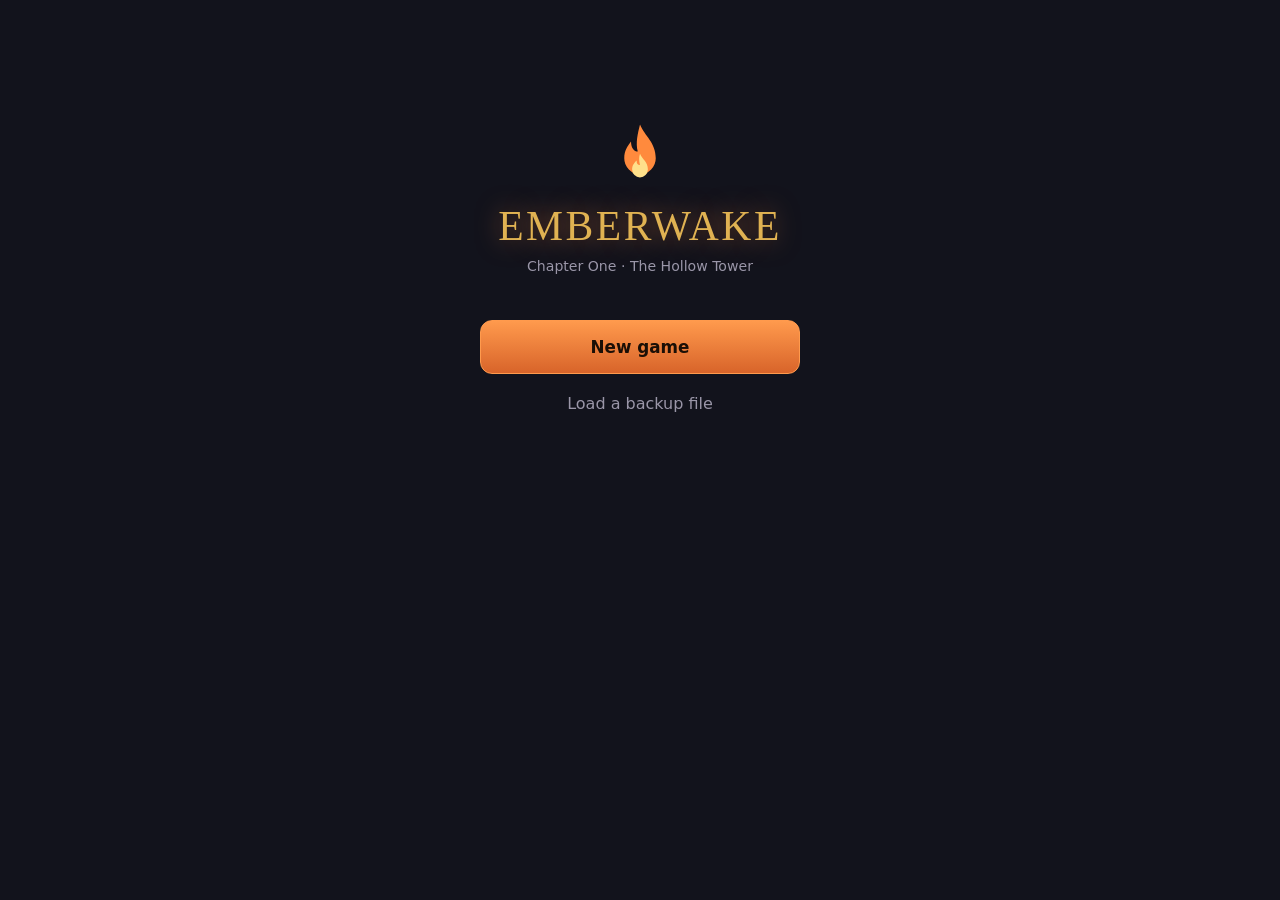
==== emberwake/index.html @ 8fcccdf4 "Emberwake: painted figures size themselves to fit the battle line-up Co-Authored-By: Claude Opus 5.5" ====
<!doctype html>
<html lang="en-GB">
<head>
<meta charset="utf-8">
<meta name="viewport" content="width=device-width, initial-scale=1, viewport-fit=cover, user-scalable=no">
<meta name="theme-color" content="#12131c">
<meta name="apple-mobile-web-app-capable" content="yes">
<meta name="apple-mobile-web-app-status-bar-style" content="black-translucent">
<meta name="apple-mobile-web-app-title" content="Emberwake">
<link rel="manifest" href="manifest.json">
<link rel="apple-touch-icon" href="icon.svg">
<link rel="icon" href="icon.svg">
<title>Emberwake</title>
<style>
  :root {
    --bg:#12131c; --panel:#1c1e2b; --panel2:#24273a; --line:#33374d; --ink:#ece6d6; --muted:#9a96a8;
    --gold:#e0b252; --ember:#ff8a3d; --hp:#5fbf6a; --hplow:#e0574a; --mp:#5a9cff; --atb:#e8c84a; --bad:#e0574a; --good:#7fd08a;
  }
  * { box-sizing:border-box; -webkit-tap-highlight-color:transparent; }
  html, body { margin:0; background:var(--bg); color:var(--ink); font-family:system-ui, -apple-system, "Segoe UI", Roboto, sans-serif; font-size:16px; }
  body { min-height:100vh; overscroll-behavior:none; }
  #app { max-width:540px; margin:0 auto; padding:calc(env(safe-area-inset-top) + 12px) 14px calc(env(safe-area-inset-bottom) + 20px); }
  h1, h2, h3, .serif { font-family: Georgia, "Times New Roman", serif; font-weight:normal; letter-spacing:.01em; }
  h1 { font-size:1.6rem; margin:6px 0 4px; color:var(--gold); }
  h2 { font-size:1.15rem; margin:0 0 8px; color:var(--gold); }
  h3 { font-size:1rem; margin:12px 0 6px; }
  p { line-height:1.45; margin:6px 0; }
  .muted { color:var(--muted); font-size:.88rem; }
  .small { font-size:.82rem; }
  .card { background:var(--panel); border:1px solid var(--line); border-radius:14px; padding:14px; margin:10px 0; }
  .row { display:flex; gap:8px; align-items:center; flex-wrap:wrap; }
  .row > .grow { flex:1; min-width:0; }
  .spread { display:flex; justify-content:space-between; align-items:center; gap:8px; }
  button { font:inherit; color:var(--ink); background:var(--panel2); border:1px solid var(--line); border-radius:12px; padding:11px 14px; cursor:pointer; touch-action:manipulation; }
  button:active { transform:scale(.97); }
  button:disabled { opacity:.4; }
  button.primary { background:linear-gradient(180deg,#ff9a4d,#d8642a); border-color:#ff9a4d; color:#1b0f06; font-weight:700; }
  button.gold { border-color:var(--gold); color:var(--gold); }
  button.big { width:100%; padding:16px; font-size:1.05rem; margin-top:8px; }
  button.sm { padding:6px 10px; font-size:.85rem; border-radius:9px; white-space:nowrap; }
  button.link { background:none; border:none; color:var(--muted); padding:6px; }
  .grid2 { display:grid; grid-template-columns:1fr 1fr; gap:8px; }
  .grid3 { display:grid; grid-template-columns:1fr 1fr 1fr; gap:8px; }
  .topbar { display:flex; justify-content:space-between; align-items:center; margin-bottom:4px; }
  .goldtxt { color:var(--gold); font-weight:600; }
  .bar { height:8px; border-radius:5px; background:#0b0c12; overflow:hidden; border:1px solid #000; }
  .bar > i { display:block; height:100%; background:var(--hp); transition:width .25s; }
  .bar.mp > i { background:var(--mp); }
  .bar.xp > i { background:var(--gold); }
  .bar.atb > i { background:var(--atb); transition:width .2s linear; }
  .bar.low > i { background:var(--hplow); }
  img.px { image-rendering:pixelated; image-rendering:crisp-edges; display:block; }
  .hero-mini { display:grid; grid-template-columns:44px 1fr; gap:10px; align-items:center; padding:6px 0; }
  .hero-mini img { width:44px; height:44px; object-fit:contain; }
  .hero-mini.ko img { filter:grayscale(1) brightness(.6); transform:rotate(90deg); }
  .stats { display:grid; grid-template-columns:1fr 1fr; gap:4px 16px; font-size:.92rem; }
  .stats div { display:flex; justify-content:space-between; border-bottom:1px solid var(--line); padding:4px 0; }
  .tabs { display:flex; gap:6px; overflow-x:auto; margin:8px 0; }
  .tabs button { flex:0 0 auto; border-radius:20px; padding:8px 14px; font-size:.9rem; }
  .tabs button.on { background:var(--gold); color:#1b1406; border-color:var(--gold); font-weight:700; }
  .herotabs { display:flex; gap:8px; }
  .herotabs button { flex:1; display:flex; flex-direction:column; align-items:center; gap:4px; padding:8px; }
  .herotabs button.on { border-color:var(--gold); background:#2c2a24; }
  .herotabs img { width:40px; height:40px; }
  .pill { display:inline-block; font-size:.72rem; padding:2px 7px; border-radius:20px; border:1px solid var(--line); color:var(--muted); margin:1px; white-space:nowrap; }
  .pill.on { color:var(--gold); border-color:var(--gold); }
  .pill.bad { color:var(--bad); border-color:var(--bad); }
  .pill.good { color:var(--good); border-color:var(--good); }
  .list > div { padding:10px 0; border-bottom:1px solid var(--line); }
  .list > div:last-child { border-bottom:none; }
  .dots { letter-spacing:2px; font-size:.9rem; }
  details { border-bottom:1px solid var(--line); padding:8px 0; }
  details summary { list-style:none; cursor:pointer; }
  details summary::-webkit-details-marker { display:none; }
  .rank { padding:5px 0 5px 10px; font-size:.88rem; border-left:3px solid var(--line); margin:4px 0; }
  .rank.have { border-color:var(--gold); }
  .rank.next { border-color:var(--ember); }
  .rank.locked { opacity:.55; }
  .up { color:var(--good); } .down { color:var(--bad); }
  .toast { position:fixed; left:50%; bottom:calc(env(safe-area-inset-bottom) + 24px); transform:translateX(-50%); background:#2c2a24; border:1px solid var(--gold); color:var(--ink); padding:10px 16px; border-radius:12px; z-index:50; max-width:90vw; text-align:center; animation:pop .2s; }
  @keyframes pop { from { transform:translateX(-50%) scale(.9); opacity:0; } }
  .overlay { position:fixed; inset:0; background:rgba(5,5,10,.82); z-index:40; display:flex; align-items:flex-end; justify-content:center; padding:16px 12px calc(env(safe-area-inset-bottom) + 16px); }
  .overlay.center { align-items:center; }
  .sheet { background:var(--panel); border:1px solid var(--line); border-radius:16px; padding:16px; width:100%; max-width:520px; max-height:85vh; overflow:auto; }
  .dialog { background:linear-gradient(180deg,#22253a,#181a28); border:2px solid #4a4f70; border-radius:14px; padding:16px; width:100%; max-width:520px; min-height:150px; position:relative; }
  .dialog .who { color:var(--gold); font-family:Georgia,serif; font-size:1.05rem; margin-bottom:6px; display:flex; gap:10px; align-items:center; }
  .dialog .who img { width:40px; height:40px; }
  .dialog .text { font-size:1.05rem; line-height:1.5; }
  .dialog .text.narr { font-style:italic; color:#d8d2c2; }
  .dialog .next { position:absolute; right:14px; bottom:10px; color:var(--muted); font-size:.8rem; }
  .title { text-align:center; padding-top:12vh; }
  .title h1 { font-size:2.6rem; letter-spacing:.06em; text-shadow:0 0 24px rgba(255,138,61,.5); }
  .flame { width:72px; height:72px; margin:0 auto; }
  textarea { width:100%; min-height:90px; background:#0b0c12; color:var(--ink); border:1px solid var(--line); border-radius:10px; padding:10px; font:inherit; font-size:.8rem; }
  .eventtxt { font-size:1rem; line-height:1.45; min-height:3em; }

  /* Battle */
  #battle { position:fixed; inset:0; display:flex; flex-direction:column; background:var(--bg); z-index:20; }
  .field { position:relative; flex:0 0 auto; height:min(48vh, 400px); overflow:hidden; border-bottom:2px solid #000; }
  .field .sky { position:absolute; inset:0; }
  .field .ground { position:absolute; left:0; right:0; bottom:0; height:68%; }
  .foes { position:absolute; left:2%; top:24%; bottom:4%; width:60%; display:grid; grid-template-columns:1fr 1fr; align-content:center; align-items:end; justify-items:center; gap:4px 2px; }
  .foes.one { grid-template-columns:1fr; }
  .friends { position:absolute; right:3%; top:15%; bottom:1%; width:32%; display:flex; flex-direction:column; justify-content:space-evenly; align-items:center; }
  .unit { position:relative; display:flex; flex-direction:column; align-items:center; transition:transform .15s, opacity .4s, filter .3s; }
  .unit img { filter:drop-shadow(0 2px 0 rgba(0,0,0,.25)); }
  .spr { position:relative; display:flex; justify-content:center; }
  .spr::after { content:''; position:absolute; left:12%; right:12%; bottom:-4px; height:9px; background:radial-gradient(ellipse at center, rgba(0,0,0,.45), rgba(0,0,0,0) 70%); z-index:-1; }
  .unit.pet { margin-right:40px; }
  .friends.many { display:grid; grid-template-columns:1fr 1fr; align-content:space-evenly; justify-items:center; width:40%; }
  .friends.many .unit.pet { margin-right:0; }
  .selbar { font-size:.82rem; background:#1c2a3a; border:1px solid #3a5a7a; border-radius:10px; padding:6px 10px; margin:6px 0; }
  .odds { margin-top:8px; padding:8px; border:1px solid var(--line); border-radius:10px; background:rgba(0,0,0,.2); }
  .field.surgeflash::after { content:''; position:absolute; inset:0; background:radial-gradient(circle, rgba(255,170,60,.65), rgba(255,90,20,0) 70%); animation:sflash .7s; pointer-events:none; }
  @keyframes sflash { from { opacity:1; } to { opacity:0; } }
  .banner.big { font-size:1.3rem; color:var(--ember); border-color:var(--ember); }
  .surgewrap { display:flex; align-items:center; gap:6px; font-size:.72rem; color:var(--ember); flex:1; margin:0 10px; }
  .surgewrap .bar { flex:1; }
  .bar.surge > i { background:linear-gradient(90deg,#ff6a2a,#ffd76a); }
  .surgewrap.full .bar { box-shadow:0 0 8px #ff9a3d; }
  .surgebtn { width:100%; margin-bottom:8px; background:linear-gradient(90deg,#ff6a2a,#ffb84a); border-color:#ffd76a; color:#1b0f06; font-weight:800; animation:glow 1s infinite alternate; }
  @keyframes glow { to { box-shadow:0 0 14px #ff9a3d; } }
  .prow.pet { grid-template-columns:62px 1fr 1fr 54px; padding:5px 12px; }
  .mapwrap { background:radial-gradient(ellipse at center, #232638, #171925); border:1px solid var(--line); border-radius:14px; margin:8px 0; padding:4px; }
  .mapsvg { width:100%; display:block; max-height:52vh; }
  .strip { display:flex; gap:8px; margin:8px 0; }
  .strip-cell { flex:1; display:flex; gap:6px; align-items:center; background:var(--panel); border:1px solid var(--line); border-radius:10px; padding:5px 6px; min-width:0; }
  .strip-cell img { width:28px; height:28px; object-fit:contain; flex:0 0 auto; }
  .strip-cell .small { font-size:.7rem; white-space:nowrap; overflow:hidden; text-overflow:ellipsis; }
  .strip-cell.ko { opacity:.45; }
  .bgc { position:absolute; inset:0; width:100%; height:100%; }
  .fxc { position:absolute; inset:0; width:100%; height:100%; pointer-events:none; z-index:7; }
  .unit .spr img { animation:idle 1.7s ease-in-out infinite alternate; animation-delay:inherit; }
  .unit.ko .spr img { animation:none; }
  @keyframes idle { from { transform:translateY(0); } to { transform:translateY(-3px); } }
  .field.shake { animation:fshake .3s; }
  .field.shake2 { animation:fshake2 .45s; }
  @keyframes fshake2 { 0%,100% { transform:translate(0,0); } 15% { transform:translate(-12px,6px); } 30% { transform:translate(10px,-7px); } 45% { transform:translate(-8px,5px); } 60% { transform:translate(6px,-4px); } 80% { transform:translate(-3px,2px); } }
  .unit.impact .spr img { filter:brightness(0) invert(1) !important; transform:scale(1.14); animation-play-state:paused; }
  .field.hitflash::before, .field.hitflash2::before { content:''; position:absolute; inset:0; background:#fff; pointer-events:none; z-index:8; animation:hflash .22s forwards; }
  .field.hitflash2::before { background:radial-gradient(circle, #fff, #ffd27a 60%, rgba(255,140,40,.6)); animation-duration:.4s; }
  @keyframes hflash { from { opacity:.55; } to { opacity:0; } }
  .levelup { max-height:88vh; overflow-y:auto; }
  .lvtitle { text-align:center; color:var(--gold); font-size:1.6rem; animation:bmname .4s ease-out; }
  .lvcard { border:1px solid var(--line); border-radius:12px; padding:8px 10px; margin:8px 0; background:rgba(255,215,106,.04); }
  .lvnum { font-size:1.05rem; } .lvnum b { color:var(--gold); font-size:1.3rem; }
  .lvrow { display:grid; grid-template-columns:1fr 3.2em 1.2em 3.2em 3em; align-items:center; font-size:.9rem; padding:1px 0; text-align:right; }
  .lvrow > span:first-child { text-align:left; } .lvrow .arrow { text-align:center; color:var(--muted); }
  .lvrow b { color:#fff; } .lvrow .up { color:var(--good); font-weight:700; }
  .nextup { color:#ffe9b0; }
  .warnban { position:absolute; left:6%; right:6%; top:16%; z-index:9; text-align:center; background:rgba(40,8,8,.9); border:2px solid #e0574a; color:#ffd0c0; border-radius:12px; padding:8px 10px; font-weight:700; font-size:.95rem; animation:bmin .2s, warnpulse .6s 3; pointer-events:none; }
  .warnban.good { background:rgba(10,30,12,.9); border-color:#6ad07a; color:#d0ffd8; animation:bmin .2s; }
  @keyframes warnpulse { 50% { box-shadow:0 0 18px #e0574a; } }
  .unit.elite .spr img { filter:drop-shadow(0 0 3px #ffd76a) drop-shadow(0 0 6px #ff9a3d) !important; }
  .unit.elite .uname { color:#ffd76a; font-weight:700; }
  .unit.charging .spr { animation:charge .5s infinite alternate; }
  @keyframes charge { from { filter:drop-shadow(0 0 2px #ff3a1a); } to { filter:drop-shadow(0 0 12px #ff3a1a); } }
  .unit.marked .spr::before { content:'🎯'; position:absolute; top:-18px; font-size:1rem; z-index:3; animation:bob .5s infinite alternate; }
  .sts { color:#ffb0a0; }
  .huntcard { border-color:#6a4a2a; background:linear-gradient(180deg,#2a2018,#1c1a20); }
  .huntcard .apex { margin-top:10px; padding-top:8px; border-top:1px dashed #6a4a2a; }
  .huntcard .apex.gone { opacity:.6; }
  .bountyin { margin-top:10px; padding-top:8px; border-top:1px dashed #6a4a2a; }
  .pot { color:#ffd76a; letter-spacing:1px; } .pot .off { color:#3a3a48; }
  .card.advise, .lvcard.advise { border-color:#7a4a3a; }
  .advice { color:#ffb0a0; margin-top:6px; }
  button.bad { border-color:#e0574a; color:#ffb0a0; }
  .holdbtn.on { background:#2c3a24; border-color:#6ad07a; color:#d0ffd8; }
  .beastbox { margin-top:8px; padding-top:8px; border-top:1px dashed var(--line); }
  .beastbox summary { cursor:pointer; margin-top:6px; }
  .awaken { margin-top:10px; padding:8px 10px; border:1px solid #6a4a2a; border-radius:10px; background:linear-gradient(180deg,#2a2018,#1c1a20); }
  .awaken.done { border-color:var(--gold); }
  .warsvg { width:100%; display:block; max-height:58vh; }
  .warmy { padding:8px 0; border-bottom:1px solid var(--line); }
  .warmy.on { border-left:3px solid #7ad8ff; padding-left:8px; }
  .soldier { padding:8px 0; border-bottom:1px solid var(--line); cursor:pointer; }
  .kindlebtn { width:100%; margin-bottom:8px; background:linear-gradient(90deg,#3a0a0a,#8a2a10); border-color:#ff6a2a; color:#ffd0a0; font-weight:700; }
  .unit.lunge .spr { animation:lunge .32s ease-out; }
  @keyframes lunge { 40% { transform:translateX(calc(var(--dir, -1) * 34px)) scale(1.08); } 100% { transform:none; } }
  .unit.cast .spr img, .unit.castheal .spr img { animation:castglow .5s ease-out; }
  .unit.cast .spr { animation:castrise .5s ease-out; }
  .unit.castheal .spr { animation:castrise .5s ease-out; }
  @keyframes castrise { 40% { transform:translateY(-8px); } 100% { transform:none; } }
  @keyframes castglow { 50% { filter:drop-shadow(0 0 10px #a0c0ff) brightness(1.5); } }
  .unit.castheal .spr img { animation-name:healglow; }
  @keyframes healglow { 50% { filter:drop-shadow(0 0 10px #7aff9a) brightness(1.4); } }
  .unit.hit .spr { animation:recoil .28s ease-out; }
  @keyframes recoil { 30% { transform:translateX(calc(var(--kb, 1) * 10px)) rotate(4deg); } 100% { transform:none; } }
  .unit.dying { animation:dying .45s ease-in forwards; }
  @keyframes dying { to { opacity:0; transform:translateY(10px) scale(.8); filter:brightness(3) saturate(0); } }
  .unit.enraged .spr { transform:scale(1.18); transition:transform .4s; }
  .unit.enraged .spr img { filter:drop-shadow(0 0 4px #ff3a1a) drop-shadow(0 0 10px #ff3a1a) !important; }
  .field.phaseflash::before { content:''; position:absolute; inset:0; background:radial-gradient(circle, rgba(255,40,20,.55), rgba(80,0,0,.2) 70%); pointer-events:none; z-index:8; animation:hflash .9s forwards; }
  .cutin { position:absolute; left:-30%; top:50%; transform:translateY(-50%); opacity:.9; animation:cutin .75s ease-out forwards; filter:drop-shadow(0 0 16px #ff9a3d); }
  .bigmove.combo .cutin { filter:drop-shadow(0 0 16px #7ad8ff); }
  .bigmove.awaken .cutin { filter:drop-shadow(0 0 18px #ffd76a); }
  @keyframes cutin { 0% { left:-40%; } 30% { left:4%; } 80% { left:10%; opacity:.9; } 100% { left:14%; opacity:0; } }
  .bigmove.awaken b { color:#fff6c8; text-shadow:0 0 16px #ffd76a, 0 2px 0 #000; }
  .unit .spr img.paint { height:var(--ph, 100px); width:auto; image-rendering:auto; }
  .unit.hasart .spr::after { left:22%; right:22%; bottom:-2px; }
  .dialog .who img.face { width:76px; height:96px; }
  img.face { object-fit:cover; object-position:50% 12%; image-rendering:auto; border-radius:6px; }
  .cutin img.face { border-radius:12px; box-shadow:0 0 0 2px rgba(255,215,106,.6); }
  .bigmove { position:absolute; inset:0; z-index:9; display:flex; flex-direction:column; align-items:center; justify-content:center; background:rgba(4,4,12,.62); pointer-events:none; animation:bmin .18s; }
  .bigmove small { font-size:.75rem; letter-spacing:.25em; text-transform:uppercase; color:#ffd27a; }
  .bigmove b { font-family:Georgia,serif; font-size:1.9rem; color:#fff; text-shadow:0 0 12px #ff9a3d, 0 2px 0 #000; animation:bmname .35s ease-out; }
  .bigmove.surge b { color:#ffe9b0; font-size:2.1rem; text-shadow:0 0 18px #ff6a2a, 0 2px 0 #000; }
  .bigmove.combo b { text-shadow:0 0 14px #7ad8ff, 0 2px 0 #000; }
  .bigmove.out { opacity:0; transition:opacity .4s; }
  @keyframes bmin { from { opacity:0; } }
  @keyframes bmname { from { transform:scale(1.8); opacity:0; letter-spacing:.3em; } }
  @keyframes fshake { 0%,100% { transform:translate(0,0); } 20% { transform:translate(-6px,3px); } 40% { transform:translate(5px,-3px); } 60% { transform:translate(-4px,2px); } 80% { transform:translate(3px,-1px); } }
  .keepscene { width:100%; height:auto; aspect-ratio:100/53; display:block; border-radius:14px; border:1px solid var(--line); margin:6px 0 2px; background:#2a3a24; }
  .card.defend { border-color:#5a4a2a; background:linear-gradient(180deg,#24263a,#1c1e2b); }
  .card.defend.alert { border-color:var(--ember); box-shadow:0 0 18px rgba(255,138,61,.18); }
  .card.town { border-color:#6a5a3a; }
  .bout { border-top:1px solid var(--line); padding:10px 0; }
  .bout.final { border-left:3px solid var(--bad); padding-left:10px; }
  .bout.won { opacity:.75; }
  .stars { font-size:2.2rem; color:var(--gold); letter-spacing:6px; text-shadow:0 0 12px rgba(255,200,80,.5); }
  /* Siege */
  #siege { position:fixed; inset:0; z-index:25; background:#08090f; display:flex; flex-direction:column; user-select:none; -webkit-user-select:none; }
  .sg-top { display:flex; flex-wrap:wrap; align-items:center; gap:6px 8px; padding:calc(env(safe-area-inset-top) + 6px) 10px 6px; background:#12131c; border-bottom:1px solid var(--line); }
  .sg-top > div:first-child { flex:1 1 auto; }
  .sg-hp { order:3; flex:1 1 100%; display:grid; grid-template-columns:auto 1fr auto 1fr; gap:4px 6px; align-items:center; font-size:.68rem; color:var(--muted); }
  .sg-hp .bar i { background:#c8a040; }
  .sg-hp .bar:last-child i { background:#6ad07a; }
  .sg-stage { flex:1 1 auto; position:relative; min-height:0; }
  .sg-stage canvas { position:absolute; inset:0; touch-action:none; }
  .sg-banner { position:absolute; top:12%; left:50%; transform:translateX(-50%) scale(.9); background:rgba(10,10,20,.85); border:1px solid #5a5f80; color:#ffe9b0; border-radius:12px; padding:8px 16px; font-family:Georgia,serif; font-size:1.05rem; opacity:0; transition:opacity .2s, transform .2s; pointer-events:none; white-space:nowrap; z-index:3; }
  .sg-banner.show { opacity:1; transform:translateX(-50%) scale(1); }
  .sg-banner.bad { border-color:var(--bad); color:#ffb0a0; }
  .sg-banner.warn { border-color:var(--atb); color:#fff0b0; font-family:system-ui; font-size:.85rem; }
  .sg-hint { position:absolute; left:8px; right:8px; bottom:8px; background:rgba(20,18,12,.88); border:1px solid var(--gold); border-radius:10px; padding:8px 10px; font-size:.85rem; display:none; z-index:3; pointer-events:none; }
  .sg-bottom { flex:0 0 auto; background:#12131c; border-top:1px solid var(--line); padding:6px 8px calc(env(safe-area-inset-bottom) + 8px); }
  .sg-levy { color:var(--gold); font-size:.9rem; }
  .sg-levy b { font-size:1.15rem; }
  .sg-cards { display:flex; gap:6px; overflow-x:auto; padding:6px 0; }
  .sg-card { flex:0 0 auto; display:flex; flex-direction:column; align-items:center; gap:2px; padding:6px 8px; min-width:66px; font-size:.72rem; position:relative; }
  .sg-card img { width:32px; height:32px; object-fit:contain; }
  .sg-card b { color:var(--gold); font-size:.8rem; }
  .sg-card.on, .sg-hero.on { border-color:var(--atb); background:#2c2a20; box-shadow:0 0 10px rgba(232,200,74,.35); }
  .sg-card.poor { opacity:.45; }
  .sg-heroes { display:flex; gap:6px; }
  .sg-hero { flex:1; display:flex; align-items:center; gap:6px; padding:6px; font-size:.75rem; position:relative; overflow:hidden; text-align:left; }
  .sg-hero img { width:30px; height:30px; object-fit:contain; flex:0 0 auto; }
  .sg-hero .nm { position:relative; z-index:1; }
  .sg-hero .cdv { position:absolute; left:0; right:0; bottom:0; height:0; background:rgba(0,0,0,.55); pointer-events:none; }
  .sg-hero.ready { border-color:var(--ember); }
  .sg-hero.done { opacity:.5; }
  .sg-hero.down { filter:grayscale(1); }
  #sgstart { margin-top:6px; }
  .sg-sel { display:none; align-items:center; gap:6px; padding:4px 0 2px; flex-wrap:wrap; font-size:.82rem; color:#7ad8ff; }
  .sg-sel b { margin-right:auto; }
  .sg-sel { display:flex; }
  .sg-sel button.on { border-color:var(--atb); background:#2c2a20; color:#fff0b0; }
  .sg-plan { display:none; align-items:center; justify-content:space-between; gap:6px; flex-wrap:wrap; padding:6px 8px; margin:4px 0; border:1px dashed var(--gold); border-radius:10px; background:#1e1c14; color:#ffe9b0; }
  .sg-plan-b { display:flex; gap:6px; }
  .sg-tabs { display:flex; gap:4px; margin:6px 0 2px; }
  .sg-tabs button { flex:1; padding:7px 4px; font-size:.82rem; }
  .sg-tabs button.on { border-color:var(--atb); background:#2c2a20; color:#ffe9b0; }
  .sg-panel { min-height:104px; }
  .sg-zoom { position:absolute; right:8px; top:8px; display:flex; flex-direction:column; gap:6px; z-index:3; }
  .sg-zoom button { width:38px; height:38px; padding:0; font-size:1.15rem; background:rgba(18,19,28,.85); }
  .fcard { min-width:74px; }
  .fcard b { font-size:.66rem; }
  .sw { display:block; width:26px; height:26px; border-radius:4px; border:1px solid rgba(0,0,0,.5); }
  .sw-wall { background:linear-gradient(#b8b4ac 30%,#9a968e 30%); }
  .sw-tower { background:linear-gradient(#c0bcb4 35%,#a8a49c 35%); border-width:3px; }
  .sw-moat { background:repeating-linear-gradient(0deg,#2a5a8a 0 5px,#3a6a9a 5px 7px); }
  .sw-stakes { background:repeating-linear-gradient(60deg,#6a8a4a 0 4px,#8a6438 4px 6px); }
  .sw-pit { background:radial-gradient(#0a0806 45%,#6a5a40 50%); }
  .sw-pitch { background:#120e0a; }
  .sw-brazier { background:radial-gradient(#ffd27a 25%,#ff8a3d 40%,#4a4a52 45%); }
  .sw-mangonel { background:linear-gradient(135deg,#7a5232 40%,#8a6438 40% 55%,#7a5232 55%); }
  .sw-demolish { background:repeating-linear-gradient(45deg,#e0574a 0 4px,#3a2020 4px 8px); }
  .evobtn { display:flex; flex-direction:column; align-items:flex-start; text-align:left; width:100%; margin-top:6px; gap:2px; }
  .evobtn .small { color:var(--ink); opacity:.8; }
  .evo { display:flex; justify-content:center; align-items:center; gap:16px; font-size:1.6rem; color:var(--gold); margin:10px 0; }
  .friends .unit:nth-child(2) { margin-right:26px; }
  .unit .uname { font-size:.68rem; background:rgba(0,0,0,.55); padding:1px 5px; border-radius:6px; margin-top:2px; white-space:nowrap; max-width:150px; overflow:hidden; text-overflow:ellipsis; }
  .unit .hpmini { width:60px; height:5px; background:#0b0c12; border-radius:3px; overflow:hidden; margin-top:2px; }
  .unit .hpmini i { display:block; height:100%; background:var(--bad); transition:width .3s; }
  .unit .sts { font-size:.6rem; min-height:.8rem; color:#ffd; text-shadow:0 1px 2px #000; }
  .unit.ko { opacity:0; transform:scale(.8); pointer-events:none; }
  .friends .unit.ko { opacity:.6; filter:grayscale(1); transform:rotate(-90deg) scale(.8); }
  .unit.active img { filter:drop-shadow(0 0 6px #ffd76a) drop-shadow(0 3px 0 rgba(0,0,0,.35)); }
  .unit.step { transform:translateX(-18px); }
  .foes .unit.step { transform:translateX(18px); }
  .unit.hit { animation:shake .3s; }
  .unit.flash img { animation:flash .3s; }
  @keyframes shake { 0%,100% { transform:translateX(0); } 25% { transform:translateX(-5px); } 75% { transform:translateX(5px); } }
  @keyframes flash { 50% { filter:brightness(3); } }
  .unit.targetable { cursor:pointer; }
  .unit.targetable::after { content:'▼'; position:absolute; top:-18px; color:var(--atb); font-size:1rem; animation:bob .6s infinite alternate; text-shadow:0 1px 2px #000; }
  @keyframes bob { to { transform:translateY(4px); } }
  .float { position:absolute; top:10%; left:50%; transform:translateX(-50%); font-weight:800; font-size:1.25rem; color:#fff; text-shadow:0 2px 0 #000, 0 0 4px #000; pointer-events:none; animation:floatup 1s forwards; white-space:nowrap; z-index:5; }
  .float.heal { color:#7fff8a; } .float.mp { color:#8ac0ff; } .float.crit { color:#ffd23a; font-size:1.9rem; } .float.weak { color:#ff9a3d; font-size:1.75rem; } .float.huge { color:#fff2a0; font-size:2.5rem; text-shadow:0 0 10px #ff6a2a, 0 2px 0 #000; } .float.resist { color:#b0b8c8; font-size:1rem; } .float.label { font-size:.8rem; color:#ffe9b0; top:-6%; } .float.label.crit { color:#ffd23a; font-size:.85rem; letter-spacing:.08em; } .float.label.weak { color:#ff9a3d; font-size:.85rem; letter-spacing:.08em; }
  @keyframes floatup { 0% { opacity:0; transform:translate(-50%,10px); } 15% { opacity:1; transform:translate(-50%,0); } 100% { opacity:0; transform:translate(-50%,-34px); } }
  .banner { position:absolute; top:8px; left:50%; transform:translateX(-50%); background:rgba(10,10,20,.85); border:1px solid #5a5f80; border-radius:10px; padding:6px 14px; font-family:Georgia,serif; font-size:1rem; opacity:0; transition:opacity .15s; pointer-events:none; white-space:nowrap; z-index:6; }
  .banner.show { opacity:1; }
  .pbars { flex:0 0 auto; background:#161826; border-bottom:1px solid var(--line); }
  .prow { display:grid; grid-template-columns:62px 1fr 1fr 54px; gap:8px; align-items:center; padding:7px 12px; border-bottom:1px solid #22253a; font-size:.82rem; }
  .prow.active { background:#2c2a20; }
  .prow.ko { opacity:.5; }
  .prow .nm { font-weight:600; overflow:hidden; text-overflow:ellipsis; white-space:nowrap; }
  .prow .num { font-size:.72rem; color:var(--muted); display:flex; justify-content:space-between; }
  .prow .sts { font-size:.62rem; color:var(--atb); }
  .cmd { flex:1 1 auto; overflow:auto; padding:10px 12px calc(env(safe-area-inset-bottom) + 10px); }
  .cmd .grid2 button, .cmd .grid3 button { padding:13px 8px; }
  .cmd .skill { display:flex; justify-content:space-between; width:100%; text-align:left; margin-bottom:6px; }
  .cmd .skill .c { color:var(--mp); font-size:.85rem; }
  .cmdtop { display:flex; justify-content:space-between; align-items:center; margin-bottom:8px; }
  .autobtn.on { background:var(--atb); color:#1b1406; border-color:var(--atb); font-weight:700; }
</style>
</head>
<body>
<div id="app"></div>
<script src="audio.js"></script>
<script src="data.js"></script>
<script src="world.js"></script>
<script src="story.js"></script>
<script src="engine.js"></script>
<script src="sprites.js"></script>
<script src="art.js"></script>
<script src="war.js"></script>
<script src="siege.js"></script>
<script src="siegeui.js"></script>
<script src="battlefx.js"></script>
<script src="game.js"></script>
<script>
  if ('serviceWorker' in navigator && location.protocol === 'https:') navigator.serviceWorker.register('sw.js');
</script>
</body>
</html>
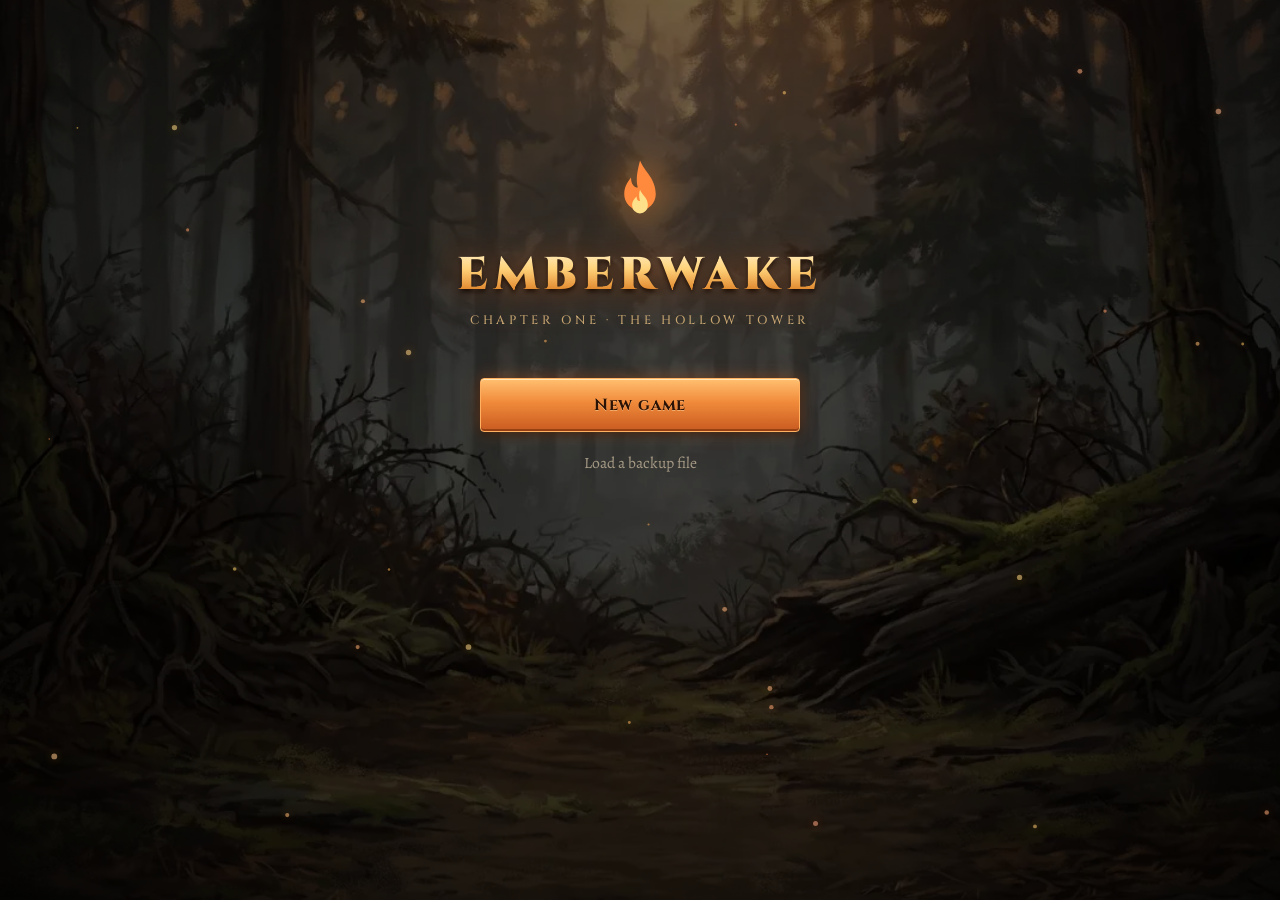
==== commit c9c87b0f: "Emberwake: presentation pass. Themed menus and fonts, painted backdrops, portrait conversations, ope" ====
--- a/emberwake/index.html
+++ b/emberwake/index.html
@@ -99,9 +99,18 @@
   .field { position:relative; flex:0 0 auto; height:min(48vh, 400px); overflow:hidden; border-bottom:2px solid #000; }
   .field .sky { position:absolute; inset:0; }
   .field .ground { position:absolute; left:0; right:0; bottom:0; height:68%; }
+  .field .bgimg { position:absolute; inset:0; width:100%; height:100%; object-fit:cover; object-position:50% 75%; }
   .foes { position:absolute; left:2%; top:24%; bottom:4%; width:60%; display:grid; grid-template-columns:1fr 1fr; align-content:center; align-items:end; justify-items:center; gap:4px 2px; }
   .foes.one { grid-template-columns:1fr; }
   .friends { position:absolute; right:3%; top:15%; bottom:1%; width:32%; display:flex; flex-direction:column; justify-content:space-evenly; align-items:center; }
+  /* painted backgrounds: ground is the bottom of the picture, so both sides stand there.
+     The party forms two staggered rows (back row behind, front row lower and on top). */
+  .field.painted { height:min(58vh, 520px); }
+  .field.painted .friends { top:50%; bottom:1%; right:4%; width:44%; display:grid; grid-template-columns:1fr 1fr; grid-auto-rows:1fr; align-items:end; justify-items:center; }
+  .field.painted .friends .unit:nth-child(2) { margin-right:0; }
+  .field.painted .friends .unit:nth-child(n+3) { translate:-16% 0; }
+  .field.painted .friends .unit:not(.pet) .spr img.paint { max-width:21vw; object-fit:contain; object-position:50% 100%; }
+  .field.painted .foes { top:48%; bottom:2%; }
   .unit { position:relative; display:flex; flex-direction:column; align-items:center; transition:transform .15s, opacity .4s, filter .3s; }
   .unit img { filter:drop-shadow(0 2px 0 rgba(0,0,0,.25)); }
   .spr { position:relative; display:flex; justify-content:center; }
@@ -198,6 +207,16 @@
   .bigmove.awaken b { color:#fff6c8; text-shadow:0 0 16px #ffd76a, 0 2px 0 #000; }
   .unit .spr img.paint { height:var(--ph, 100px); width:auto; image-rendering:auto; }
   .unit.hasart .spr::after { left:22%; right:22%; bottom:-2px; }
+  .unit.pet .spr img.paint { height:calc(var(--ph) * var(--fs, 1) * 0.8); max-width:20vw; object-fit:contain; object-position:50% 100%; scale:-1 1; }
+  /* evolved companions: same painting, tinted by the form they grew into */
+  .unit.pet.evo-attack .spr img.paint { filter:sepia(.35) saturate(1.6) hue-rotate(-25deg) drop-shadow(0 0 4px rgba(255,80,40,.55)); }
+  .unit.pet.evo-guard .spr img.paint { filter:saturate(.7) brightness(.95) drop-shadow(0 0 4px rgba(150,180,220,.6)); }
+  .unit.pet.evo-support .spr img.paint { filter:brightness(1.08) drop-shadow(0 0 5px rgba(140,255,170,.6)); }
+  .unit.pet.evo-final .spr img.paint { height:calc(var(--ph) * var(--fs, 1) * 0.92); }
+  .unit.pet.alpha .spr img.paint { height:calc(var(--ph) * var(--fs, 1) * 1.0); }
+  .foes .unit .spr img.paint { height:calc(var(--ph) * var(--fs, 1)); max-width:28vw; object-fit:contain; object-position:50% 100%; }
+  .foes.one .unit .spr img.paint { max-width:56vw; }
+  .foes .unit.boss.hasart .spr img.paint { height:calc(var(--ph) * 1.7 * var(--fs, 1)); }
   .dialog .who img.face { width:76px; height:96px; }
   img.face { object-fit:cover; object-position:50% 12%; image-rendering:auto; border-radius:6px; }
   .cutin img.face { border-radius:12px; box-shadow:0 0 0 2px rgba(255,215,106,.6); }
@@ -313,6 +332,7 @@
   .cmdtop { display:flex; justify-content:space-between; align-items:center; margin-bottom:8px; }
   .autobtn.on { background:var(--atb); color:#1b1406; border-color:var(--atb); font-weight:700; }
 </style>
+<link rel="stylesheet" href="theme.css">
 </head>
 <body>
 <div id="app"></div>
@@ -327,6 +347,7 @@
 <script src="siege.js"></script>
 <script src="siegeui.js"></script>
 <script src="battlefx.js"></script>
+<script src="cine.js"></script>
 <script src="game.js"></script>
 <script>
   if ('serviceWorker' in navigator && location.protocol === 'https:') navigator.serviceWorker.register('sw.js');
--- a/emberwake/theme.css
+++ b/emberwake/theme.css
@@ -0,0 +1,175 @@
+/* Emberwake theme: fonts, framed panels, metal and leather buttons, painted backdrops,
+   conversations with large portraits, and the cinematic player. Loaded after the base styles. */
+
+@font-face { font-family:'Cinzel'; src:url(fonts/cinzel-latin-500-normal.woff2) format('woff2'); font-weight:500; font-display:swap; }
+@font-face { font-family:'Cinzel'; src:url(fonts/cinzel-latin-700-normal.woff2) format('woff2'); font-weight:700; font-display:swap; }
+@font-face { font-family:'Cinzel'; src:url(fonts/cinzel-latin-900-normal.woff2) format('woff2'); font-weight:900; font-display:swap; }
+@font-face { font-family:'Alegreya'; src:url(fonts/alegreya-latin-400-normal.woff2) format('woff2'); font-weight:400; font-display:swap; }
+@font-face { font-family:'Alegreya'; src:url(fonts/alegreya-latin-700-normal.woff2) format('woff2'); font-weight:700; font-display:swap; }
+@font-face { font-family:'Alegreya'; src:url(fonts/alegreya-latin-400-italic.woff2) format('woff2'); font-weight:400; font-style:italic; font-display:swap; }
+
+:root {
+  --bg:#0d0c11; --panel:#1b1820; --panel2:#2a2420; --line:#4a3d2c; --ink:#eee4cf; --muted:#a69a86;
+  --gold:#e6b85c; --bronze:#8a6a3c; --ember:#ff8a3d;
+  --display:'Cinzel', Georgia, serif; --body:'Alegreya', Georgia, serif;
+}
+html, body { font-family:var(--body); font-size:17px; background:var(--bg); }
+html { background:#0d0c11; }
+body { background:transparent; }
+
+/* Painted backdrop behind every menu screen, blurred and dark, drifting slowly; embers float over it */
+#backdrop { position:fixed; inset:-6%; z-index:-2; background:#0d0c11 center/cover no-repeat; filter:blur(5px) brightness(.32) saturate(1.15);
+  transition:background-image .6s, opacity .6s; animation:bddrift 40s ease-in-out infinite alternate; }
+#backdrop::after { content:''; position:absolute; inset:0; background:radial-gradient(ellipse at 50% 40%, transparent 30%, rgba(0,0,0,.75) 100%); }
+@keyframes bddrift { from { transform:scale(1.04) translate(-1%, 0); } to { transform:scale(1.12) translate(1.5%, -1%); } }
+body[data-screen=title] #backdrop { filter:blur(0) brightness(.5) saturate(1.1); }
+#embers { position:fixed; inset:0; width:100%; height:100%; z-index:-1; pointer-events:none; }
+
+/* Screens slide in when you move between them */
+#app.enter { animation:screenin .38s cubic-bezier(.2,.7,.3,1); }
+@keyframes screenin { from { opacity:0; transform:translateY(14px); } }
+
+/* Headings */
+h1, h2, h3, .serif { font-family:var(--display); font-weight:700; letter-spacing:.04em; }
+h1 { font-size:1.45rem; color:#f0c470; text-shadow:0 0 14px rgba(255,170,60,.35), 0 2px 2px #000; }
+h2 { font-size:1.05rem; color:var(--gold); }
+.topbar { position:relative; padding-bottom:8px; margin-bottom:8px; }
+.topbar::after { content:''; position:absolute; left:0; right:0; bottom:0; height:1px; background:linear-gradient(90deg, transparent, var(--bronze) 20%, var(--gold) 50%, var(--bronze) 80%, transparent); }
+.topbar::before { content:''; position:absolute; left:50%; bottom:-4px; width:8px; height:8px; margin-left:-4px; transform:rotate(45deg); background:var(--gold); box-shadow:0 0 8px rgba(230,184,92,.7); }
+b, strong { font-weight:700; }
+.muted { color:var(--muted); }
+.goldtxt { color:var(--gold); font-family:var(--display); }
+
+/* Panels: dark wood and iron with a thin gold inlay and corner brackets */
+.card, .sheet, .lvcard {
+  position:relative; border-radius:4px; border:1px solid #5a4630;
+  background:linear-gradient(180deg, rgba(38,32,30,.93), rgba(20,17,20,.95));
+  box-shadow:inset 0 0 0 1px rgba(0,0,0,.7), inset 0 0 0 3px rgba(230,184,92,.07), inset 0 1px 0 rgba(255,220,160,.12), 0 8px 22px rgba(0,0,0,.55);
+}
+.card::before, .sheet::before { content:''; position:absolute; inset:4px; pointer-events:none;
+  background:
+    linear-gradient(var(--gold),var(--gold)) top left/10px 1px, linear-gradient(var(--gold),var(--gold)) top left/1px 10px,
+    linear-gradient(var(--gold),var(--gold)) top right/10px 1px, linear-gradient(var(--gold),var(--gold)) top right/1px 10px,
+    linear-gradient(var(--gold),var(--gold)) bottom left/10px 1px, linear-gradient(var(--gold),var(--gold)) bottom left/1px 10px,
+    linear-gradient(var(--gold),var(--gold)) bottom right/10px 1px, linear-gradient(var(--gold),var(--gold)) bottom right/1px 10px;
+  background-repeat:no-repeat; opacity:.55; }
+.card.defend.alert { border-color:var(--ember); box-shadow:0 0 22px rgba(255,120,40,.3), inset 0 0 30px rgba(255,90,20,.12); }
+.overlay { background:radial-gradient(ellipse at 50% 60%, rgba(20,12,8,.78), rgba(0,0,0,.92)); backdrop-filter:blur(3px); -webkit-backdrop-filter:blur(3px); }
+.sheet { animation:sheetin .3s cubic-bezier(.2,.8,.3,1.1); }
+@keyframes sheetin { from { opacity:0; transform:translateY(24px) scale(.97); } }
+
+/* Area cards on the map carry a strip of their painting */
+.cardart { margin:-14px -14px 10px; height:96px; background:center 62%/cover no-repeat; border-bottom:1px solid #5a4630; border-radius:4px 4px 0 0;
+  -webkit-mask-image:linear-gradient(180deg,#000 60%,transparent); mask-image:linear-gradient(180deg,#000 60%,transparent); }
+
+/* Buttons: leather and bronze. Primary is a glowing ember */
+button { font-family:var(--display); font-weight:700; font-size:.86rem; letter-spacing:.05em; border-radius:4px;
+  border:1px solid #6a5233; color:#ecdcb8;
+  background:linear-gradient(180deg,#3a3028 0%,#2a221d 50%,#211b17 100%);
+  box-shadow:inset 0 1px 0 rgba(255,225,170,.16), inset 0 -2px 0 rgba(0,0,0,.4), 0 2px 5px rgba(0,0,0,.5);
+  transition:transform .08s, filter .15s, box-shadow .15s; }
+button:active { transform:translateY(1px) scale(.985); filter:brightness(1.15); box-shadow:inset 0 2px 4px rgba(0,0,0,.6); }
+button.primary { color:#2a1205; border-color:#ffb060;
+  background:linear-gradient(180deg,#ffc070 0%,#f08a3a 45%,#c85a20 100%);
+  box-shadow:inset 0 1px 0 rgba(255,245,210,.7), inset 0 -2px 0 rgba(90,30,0,.45), 0 0 16px rgba(255,120,40,.35), 0 3px 8px rgba(0,0,0,.6);
+  text-shadow:0 1px 0 rgba(255,220,170,.5); position:relative; overflow:hidden; }
+button.primary::after { content:''; position:absolute; top:0; bottom:0; width:40%; left:-60%;
+  background:linear-gradient(100deg, transparent, rgba(255,255,230,.45), transparent); animation:shine 3.6s ease-in-out infinite; }
+@keyframes shine { 0%, 60% { left:-60%; } 100% { left:130%; } }
+button.gold { color:var(--gold); border-color:var(--gold); box-shadow:inset 0 1px 0 rgba(255,225,170,.16), 0 0 10px rgba(230,184,92,.18), 0 2px 5px rgba(0,0,0,.5); }
+button.big { padding:15px; font-size:.95rem; }
+button.link { font-family:var(--body); font-weight:400; letter-spacing:0; box-shadow:none; background:none; border:none; font-size:.92rem; }
+button.sm { font-size:.76rem; padding:7px 10px; }
+.tabs button { border-radius:3px; font-size:.78rem; }
+.tabs button.on { background:linear-gradient(180deg,#ffd98a,#d49a3c); color:#2a1a05; border-color:#ffe0a0; }
+.pill { font-family:var(--display); font-size:.66rem; letter-spacing:.05em; border-radius:3px; background:rgba(0,0,0,.35); }
+.bar { border-radius:2px; border:1px solid #000; box-shadow:inset 0 1px 2px rgba(0,0,0,.8), 0 0 0 1px rgba(230,184,92,.12); }
+.bar > i { background-image:linear-gradient(180deg, rgba(255,255,255,.35), rgba(255,255,255,0) 50%, rgba(0,0,0,.15)); }
+
+/* Title screen */
+.title { padding-top:16vh; }
+.title .logo { font-family:var(--display); font-weight:900; font-size:min(2.7rem, 10.5vw); letter-spacing:.12em; margin:10px 0 0;
+  background:linear-gradient(180deg,#fff6dc 0%,#ffd27a 40%,#e0862c 75%,#8a3a10 100%); -webkit-background-clip:text; background-clip:text; color:transparent;
+  filter:drop-shadow(0 0 18px rgba(255,120,40,.55)) drop-shadow(0 3px 2px rgba(0,0,0,.9)); animation:logoin 2.2s ease-out both; }
+.title .tag { font-family:var(--display); letter-spacing:.3em; font-size:.72rem; color:#c9a874; text-transform:uppercase; animation:fadein 2s 1s both; }
+.title .menu { animation:fadein 1.4s 1.6s both; }
+.title .flame { filter:drop-shadow(0 0 22px rgba(255,140,40,.9)); animation:flick 1.6s ease-in-out infinite alternate, fadein 1.5s both; }
+@keyframes logoin { from { opacity:0; letter-spacing:.5em; filter:blur(8px); } }
+@keyframes fadein { from { opacity:0; } }
+@keyframes flick { from { transform:scale(1) translateY(0); } to { transform:scale(1.06, 1.12) translateY(-2px); } }
+
+/* ---------- Conversations: large portraits over a painting of where you are ---------- */
+.overlay.vnwrap { padding:0; align-items:stretch; background:#000; backdrop-filter:none; }
+.vn { position:relative; width:100%; max-width:560px; margin:0 auto; height:100%; overflow:hidden; }
+.vn-bg { position:absolute; inset:-4%; background:#111 center/cover no-repeat; filter:brightness(.45) saturate(1.1) blur(1.5px); animation:bddrift 30s ease-in-out infinite alternate; }
+.vn-bg::after { content:''; position:absolute; inset:0; background:linear-gradient(180deg, rgba(0,0,0,.55), transparent 30%, transparent 45%, rgba(0,0,0,.9) 78%); }
+.vn-port { position:absolute; bottom:17%; height:60%; width:auto; max-width:74%; object-fit:cover; object-position:50% 15%;
+  -webkit-mask-image:radial-gradient(ellipse 50% 50% at 50% 42%, #000 62%, transparent 100%); mask-image:radial-gradient(ellipse 50% 50% at 50% 42%, #000 62%, transparent 100%);
+  transition:filter .35s, transform .45s cubic-bezier(.2,.8,.3,1), opacity .4s; filter:brightness(.38) saturate(.6); }
+.vn-port.l { left:-4%; transform:translateX(-6%); }
+.vn-port.r { right:-4%; transform:translateX(6%); }
+.vn-port.on { filter:brightness(1) saturate(1); transform:translateX(0) scale(1.03); z-index:2; }
+.vn-port.in { opacity:0; }
+.vn-box { position:absolute; left:10px; right:10px; bottom:calc(env(safe-area-inset-bottom) + 14px); min-height:17%; padding:24px 18px 28px;
+  background:linear-gradient(180deg, rgba(26,20,18,.92), rgba(12,10,12,.96)); border:1px solid #6a5233; border-radius:4px;
+  box-shadow:inset 0 0 0 1px #000, inset 0 0 0 3px rgba(230,184,92,.1), 0 -6px 30px rgba(0,0,0,.6); z-index:3; }
+.vn-box::before { content:''; position:absolute; inset:5px; pointer-events:none; border:1px solid rgba(230,184,92,.18); }
+.vn-name { position:absolute; top:-15px; left:16px; padding:4px 14px; font-family:var(--display); font-weight:700; letter-spacing:.08em; font-size:.92rem; color:#2a1a05;
+  background:linear-gradient(180deg,#ffe1a0,#d29a40); border:1px solid #ffe8b8; border-radius:2px; box-shadow:0 2px 8px rgba(0,0,0,.6); }
+.vn-name.r { left:auto; right:16px; }
+.vn-text { font-size:1.12rem; line-height:1.5; color:#f2e8d2; text-shadow:0 1px 2px #000; min-height:3em; }
+.vn-text.narr { font-style:italic; color:#d9ccb2; text-align:center; }
+.vn-more { position:absolute; right:14px; bottom:8px; color:var(--gold); font-size:.8rem; animation:bob 1s ease-in-out infinite alternate; }
+@keyframes bob { to { transform:translateY(3px); opacity:.6; } }
+.vn-skip { position:absolute; top:calc(env(safe-area-inset-top) + 10px); right:12px; z-index:4; font-size:.72rem; padding:6px 12px; opacity:.8; }
+.vn-choices { display:flex; flex-direction:column; gap:8px; margin-top:12px; }
+
+/* Older dialogue boxes (events) pick up the same look */
+.dialog { border-radius:4px; border:1px solid #6a5233; background:linear-gradient(180deg, rgba(30,24,22,.97), rgba(14,12,14,.98));
+  box-shadow:inset 0 0 0 1px #000, inset 0 0 0 3px rgba(230,184,92,.1), 0 10px 30px rgba(0,0,0,.6); }
+.dialog .who { font-family:var(--display); font-weight:700; letter-spacing:.06em; }
+.dialog .who img.face { width:64px; height:80px; border:1px solid #6a5233; border-radius:2px; }
+
+/* ---------- Cinematics ---------- */
+#cine { position:fixed; inset:0; z-index:90; background:#000; overflow:hidden; touch-action:manipulation; }
+#cine .stage { position:absolute; inset:0; overflow:hidden; }
+#cine .layer { position:absolute; inset:0; }
+#cine .cbg { position:absolute; left:50%; top:50%; width:auto; height:100%; min-width:100%; object-fit:cover; transform-origin:50% 50%; will-change:transform; }
+#cine .fig { position:absolute; bottom:0; will-change:transform, opacity; transition:opacity .9s, transform 1.2s cubic-bezier(.2,.8,.3,1); }
+#cine .shade { position:absolute; inset:0; pointer-events:none; }
+#cine canvas.cfx { position:absolute; inset:0; width:100%; height:100%; pointer-events:none; }
+#cine .flash { position:absolute; inset:0; background:#fff; opacity:0; pointer-events:none; }
+#cine .flash.go { animation:cflash .5s ease-out; }
+@keyframes cflash { 0% { opacity:.85; } 100% { opacity:0; } }
+#cine .bars::before, #cine .bars::after { content:''; position:absolute; left:0; right:0; height:11vh; background:#000; z-index:5; transition:height 1s; }
+#cine .bars::before { top:0; } #cine .bars::after { bottom:0; }
+#cine .ctext { position:absolute; left:8%; right:8%; bottom:14vh; z-index:6; text-align:center; font-family:var(--body); font-size:1.18rem; line-height:1.55; color:#f4e9d2;
+  text-shadow:0 2px 6px #000, 0 0 2px #000; }
+#cine .ctext span { opacity:0; transition:opacity .9s; }
+#cine .ctext span.on { opacity:1; }
+#cine .ctitle { position:absolute; left:0; right:0; top:25%; transform:translateY(-50%); z-index:6; text-align:center; pointer-events:none; }
+#cine .ctitle .t { font-family:var(--display); font-weight:900; font-size:min(2.3rem, 10vw); letter-spacing:.12em;
+  background:linear-gradient(180deg,#fff6dc,#ffcf74 45%,#d0702a 80%,#6a2a08); -webkit-background-clip:text; background-clip:text; color:transparent;
+  filter:drop-shadow(0 0 16px rgba(255,110,30,.6)) drop-shadow(0 3px 2px #000); animation:ctin 1.4s cubic-bezier(.2,.8,.3,1) both; }
+#cine .ctitle .s { font-family:var(--display); letter-spacing:.32em; font-size:.72rem; color:#d8b880; text-transform:uppercase; margin-top:8px; animation:fadein 1.2s .7s both; }
+#cine .ctitle.boss .t { font-size:2rem; background:linear-gradient(180deg,#fff,#ffb0a0 40%,#d02a1a 85%); -webkit-background-clip:text; background-clip:text;
+  filter:drop-shadow(0 0 14px rgba(220,30,20,.7)) drop-shadow(0 3px 2px #000); animation:bossin .7s cubic-bezier(.2,1.4,.4,1) both; }
+#cine .ctitle .rule { height:1px; margin:10px auto 0; width:0; background:linear-gradient(90deg,transparent,#e6b85c,transparent); animation:rule 1s .3s forwards; }
+@keyframes ctin { from { opacity:0; letter-spacing:.45em; filter:blur(10px); } }
+@keyframes bossin { from { opacity:0; transform:scale(1.8); filter:blur(6px); } }
+@keyframes rule { to { width:70%; } }
+#cine .cskip { position:absolute; top:calc(env(safe-area-inset-top) + 12vh + 6px); right:12px; z-index:7; font-size:.7rem; padding:6px 12px; opacity:.75; }
+#cine .ctap { position:absolute; bottom:calc(11vh - 26px); left:0; right:0; text-align:center; z-index:7; font-size:.72rem; color:#8a7c66; font-family:var(--display); letter-spacing:.2em; }
+#cine.shake .stage { animation:cshake .5s; }
+@keyframes cshake { 10%, 50%, 90% { transform:translate(-7px, 3px); } 30%, 70% { transform:translate(7px, -4px); } }
+#cine.out { animation:cout .6s forwards; }
+@keyframes cout { to { opacity:0; } }
+
+/* Battle panel under the field: dark wood with a gold rule, the active hero lit */
+#battle { background:linear-gradient(180deg,#15110f,#0b0a0c); }
+.field { border-bottom:none; box-shadow:0 2px 0 #000, 0 3px 0 rgba(230,184,92,.35); }
+.pbars { background:linear-gradient(180deg,rgba(32,26,22,.98),rgba(20,17,16,.98)); border-bottom:1px solid #4a3d2c; }
+.prow { border-bottom:1px solid rgba(90,70,48,.35); }
+.prow .nm { font-family:var(--display); font-weight:700; letter-spacing:.03em; }
+.prow.active { background:linear-gradient(90deg, rgba(230,184,92,.22), rgba(230,184,92,.04)); box-shadow:inset 3px 0 0 var(--gold); }
+.cmd { background:radial-gradient(ellipse at 50% 0%, rgba(60,40,24,.35), transparent 70%); }
